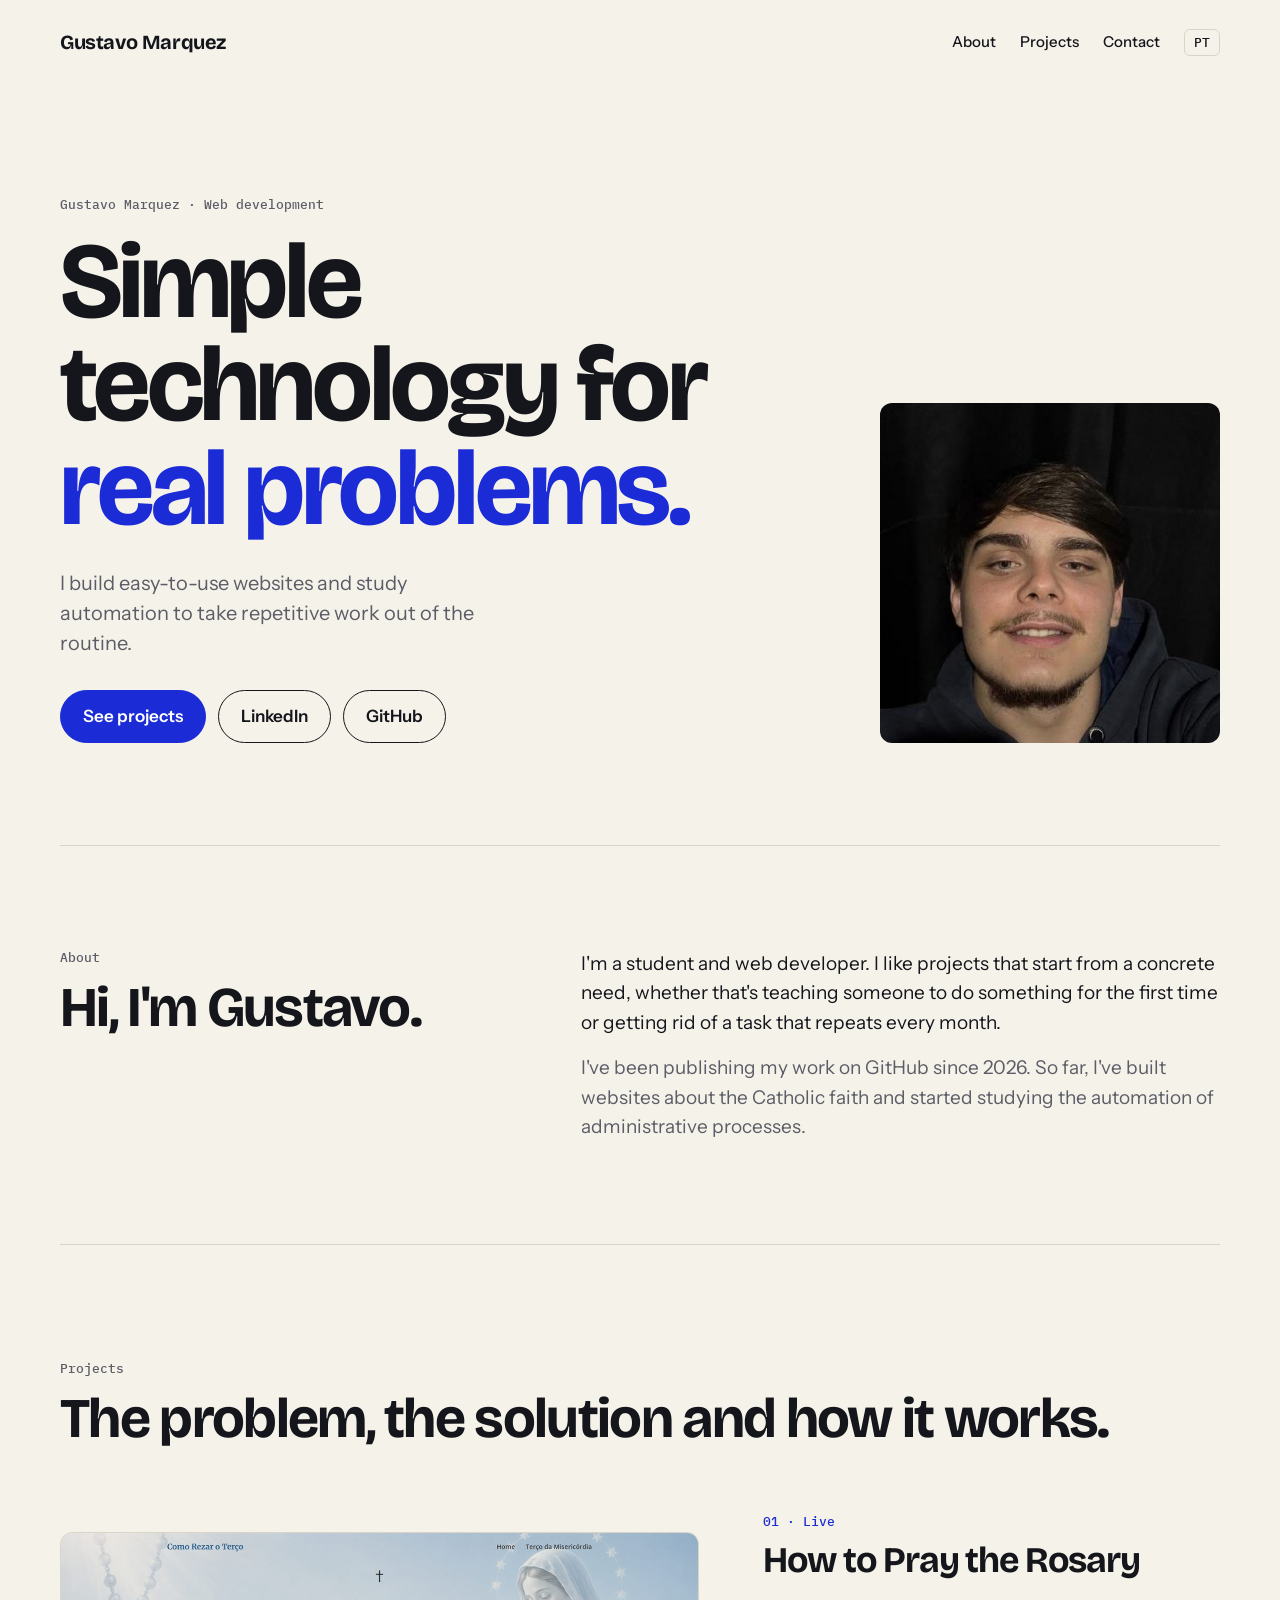
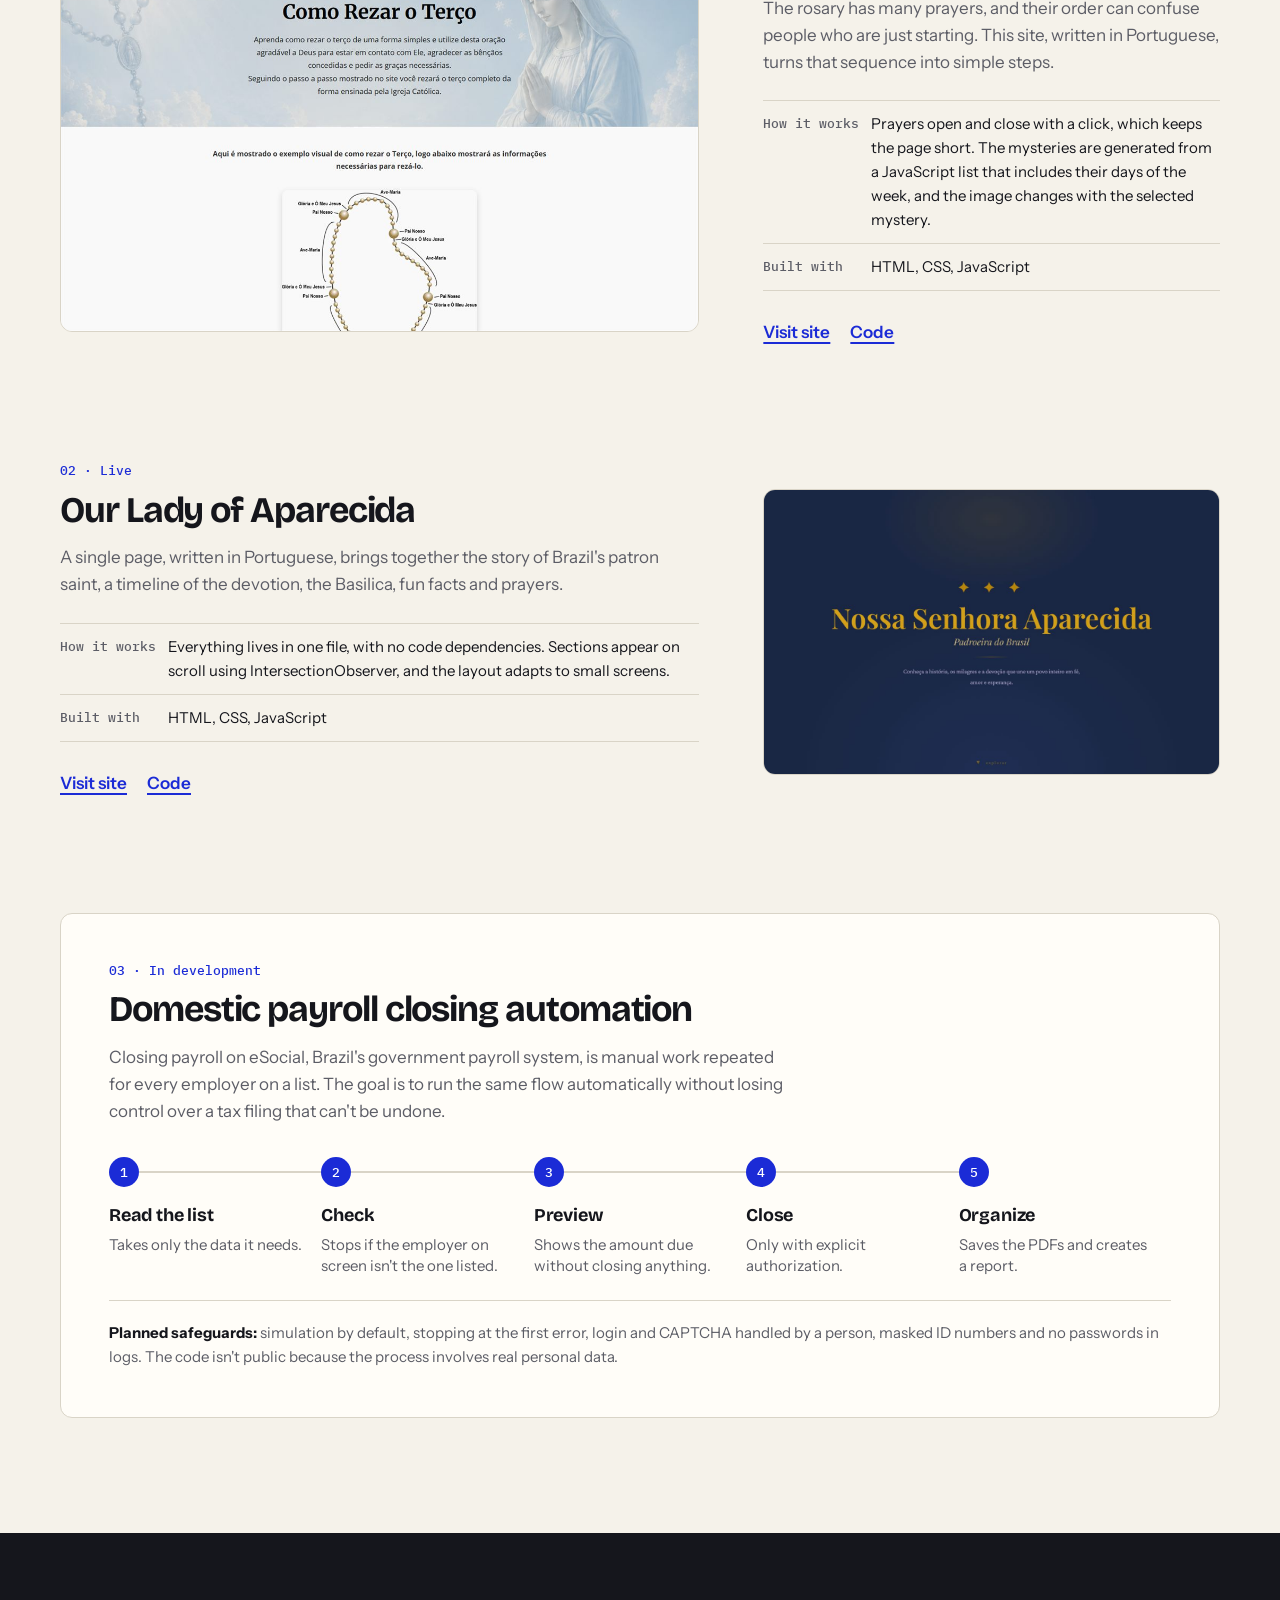
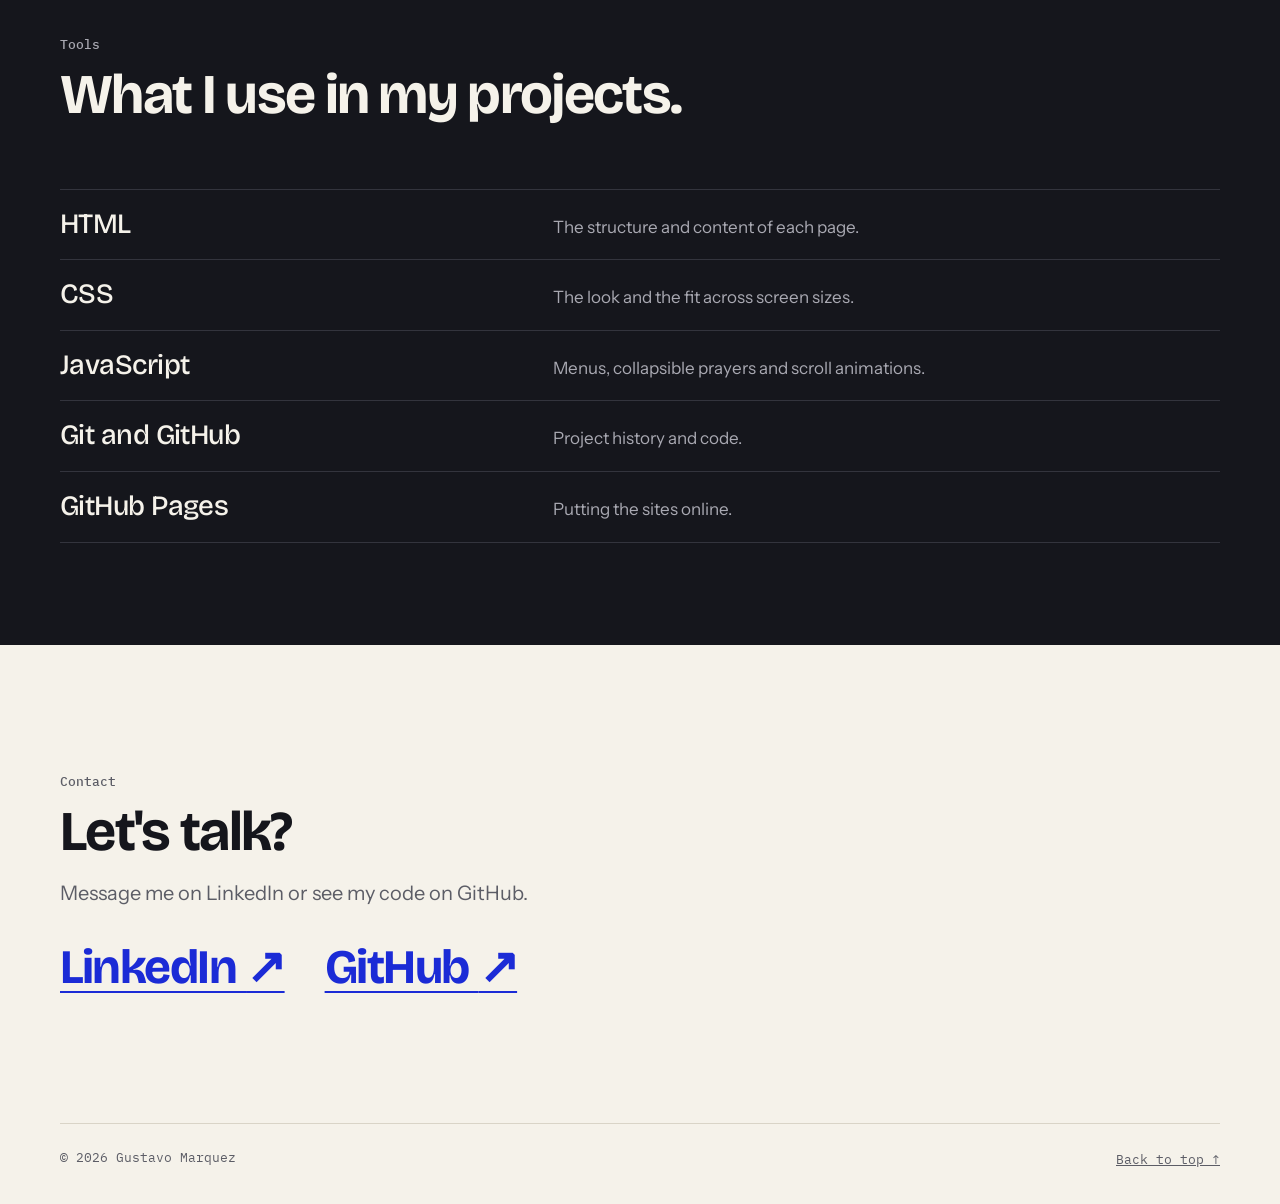
==== en/index.html @ 506021b3 "Adiciona sobre, automação, inglês e prévia Co-Authored-By: Claude Opus 5.5 <noreply@anthropic.com>" ====
<!doctype html>
<html lang="en">
<head>
  <meta charset="utf-8">
  <meta name="viewport" content="width=device-width, initial-scale=1">
  <title>Gustavo Marquez · Web development</title>
  <meta name="description" content="Portfolio of Gustavo Marquez, a student and web developer: easy-to-use websites and automation of repetitive work.">
  <link rel="canonical" href="https://uaimarquez.github.io/en/">
  <link rel="alternate" hreflang="pt-BR" href="https://uaimarquez.github.io/">
  <link rel="alternate" hreflang="en" href="https://uaimarquez.github.io/en/">
  <meta property="og:title" content="Gustavo Marquez · Web development">
  <meta property="og:description" content="Easy-to-use websites and automation of repetitive work.">
  <meta property="og:type" content="website">
  <meta property="og:url" content="https://uaimarquez.github.io/en/">
  <meta property="og:image" content="https://uaimarquez.github.io/assets/og.jpg">
  <meta property="og:image:width" content="1200">
  <meta property="og:image:height" content="630">
  <meta name="twitter:card" content="summary_large_image">
  <meta name="theme-color" content="#f5f2ea">
  <link rel="icon" href="data:image/svg+xml,%3Csvg xmlns='http://www.w3.org/2000/svg' viewBox='0 0 32 32'%3E%3Crect width='32' height='32' rx='7' fill='%231b2bd6'/%3E%3Ctext x='16' y='23' font-family='Arial' font-weight='700' font-size='20' fill='white' text-anchor='middle'%3EG%3C/text%3E%3C/svg%3E">
  <link rel="preconnect" href="https://fonts.googleapis.com">
  <link rel="preconnect" href="https://fonts.gstatic.com" crossorigin>
  <link href="https://fonts.googleapis.com/css2?family=Bricolage+Grotesque:opsz,wght@12..96,500;12..96,700&family=IBM+Plex+Mono:wght@400;500&family=Instrument+Sans:wght@400;500;600&display=swap" rel="stylesheet">
  <link rel="stylesheet" href="../style.css">
</head>
<body>
  <a class="skip" href="#content">Skip to content</a>

  <header class="top wrap">
    <a class="brand" href="#home">Gustavo Marquez</a>
    <nav aria-label="Main">
      <a href="#about">About</a>
      <a href="#projects">Projects</a>
      <a href="#contact">Contact</a>
      <a class="lang" href="../" hreflang="pt-BR" lang="pt-BR" aria-label="Ler esta página em português">PT</a>
    </nav>
  </header>

  <main id="content">
    <section class="hero wrap" id="home">
      <div class="hero-text">
        <p class="eyebrow">Gustavo Marquez · Web development</p>
        <h1>Simple technology for <span>real problems.</span></h1>
        <p class="lead">I build easy-to-use websites and study automation to take repetitive work out of the routine.</p>
        <div class="actions">
          <a class="btn primary" href="#projects">See projects</a>
          <a class="btn" href="https://www.linkedin.com/in/uaimarquez/" rel="noopener">LinkedIn</a>
          <a class="btn" href="https://github.com/uaimarquez" rel="noopener">GitHub</a>
        </div>
      </div>
      <figure class="portrait">
        <img src="../assets/foto.jpg" width="400" height="400" alt="Portrait of Gustavo Marquez in a dark hoodie, smiling at the camera">
      </figure>
    </section>

    <section class="about wrap" id="about" aria-labelledby="about-title">
      <div>
        <p class="eyebrow">About</p>
        <h2 id="about-title">Hi, I'm Gustavo.</h2>
      </div>
      <div class="about-text">
        <p>I'm a student and web developer. I like projects that start from a concrete need, whether that's teaching someone to do something for the first time or getting rid of a task that repeats every month.</p>
        <p>I've been publishing my work on GitHub since 2026. So far, I've built websites about the Catholic faith and started studying the automation of administrative processes.</p>
      </div>
    </section>

    <section class="projects wrap" id="projects" aria-labelledby="projects-title">
      <div class="section-head">
        <p class="eyebrow">Projects</p>
        <h2 id="projects-title">The problem, the solution and how it works.</h2>
      </div>

      <article class="project">
        <a class="shot" href="https://uaimarquez.github.io/como-rezar-o-terco/" rel="noopener" aria-label="Open the How to Pray the Rosary website">
          <img src="../assets/terco.jpg" width="1200" height="750" loading="lazy" alt="Home page of the How to Pray the Rosary website, with a pale sky and a centered title">
        </a>
        <div class="project-body">
          <p class="index">01 · Live</p>
          <h3>How to Pray the Rosary</h3>
          <p>The rosary has many prayers, and their order can confuse people who are just starting. This site, written in Portuguese, turns that sequence into simple steps.</p>
          <dl class="facts">
            <div><dt>How it works</dt><dd>Prayers open and close with a click, which keeps the page short. The mysteries are generated from a JavaScript list that includes their days of the week, and the image changes with the selected mystery.</dd></div>
            <div><dt>Built with</dt><dd>HTML, CSS, JavaScript</dd></div>
          </dl>
          <p class="links">
            <a href="https://uaimarquez.github.io/como-rezar-o-terco/" rel="noopener">Visit site</a>
            <a href="https://github.com/uaimarquez/como-rezar-o-terco" rel="noopener">Code</a>
          </p>
        </div>
      </article>

      <article class="project flip">
        <a class="shot" href="https://uaimarquez.github.io/NossaSenhoraAparecida/" rel="noopener" aria-label="Open the Our Lady of Aparecida website">
          <img src="../assets/aparecida.jpg" width="1200" height="750" loading="lazy" alt="Home page of the Our Lady of Aparecida website, with a gold title on a navy background">
        </a>
        <div class="project-body">
          <p class="index">02 · Live</p>
          <h3>Our Lady of Aparecida</h3>
          <p>A single page, written in Portuguese, brings together the story of Brazil's patron saint, a timeline of the devotion, the Basilica, fun facts and prayers.</p>
          <dl class="facts">
            <div><dt>How it works</dt><dd>Everything lives in one file, with no code dependencies. Sections appear on scroll using IntersectionObserver, and the layout adapts to small screens.</dd></div>
            <div><dt>Built with</dt><dd>HTML, CSS, JavaScript</dd></div>
          </dl>
          <p class="links">
            <a href="https://uaimarquez.github.io/NossaSenhoraAparecida/" rel="noopener">Visit site</a>
            <a href="https://github.com/uaimarquez/NossaSenhoraAparecida" rel="noopener">Code</a>
          </p>
        </div>
      </article>

      <article class="study">
        <div class="study-head">
          <p class="index">03 · In development</p>
          <h3>Domestic payroll closing automation</h3>
          <p>Closing payroll on eSocial, Brazil's government payroll system, is manual work repeated for every employer on a list. The goal is to run the same flow automatically without losing control over a tax filing that can't be undone.</p>
        </div>
        <ol class="flow" aria-label="Steps of the planned flow">
          <li><strong>Read the list</strong><span>Takes only the data it needs.</span></li>
          <li><strong>Check</strong><span>Stops if the employer on screen isn't the one listed.</span></li>
          <li><strong>Preview</strong><span>Shows the amount due without closing anything.</span></li>
          <li><strong>Close</strong><span>Only with explicit authorization.</span></li>
          <li><strong>Organize</strong><span>Saves the PDFs and creates a report.</span></li>
        </ol>
        <p class="study-note"><strong>Planned safeguards:</strong> simulation by default, stopping at the first error, login and CAPTCHA handled by a person, masked ID numbers and no passwords in logs. The code isn't public because the process involves real personal data.</p>
      </article>
    </section>

    <section class="tools" id="tools" aria-labelledby="tools-title">
      <div class="wrap">
        <div class="section-head">
          <p class="eyebrow">Tools</p>
          <h2 id="tools-title">What I use in my projects.</h2>
        </div>
        <ul class="tool-list">
          <li><strong>HTML</strong><span>The structure and content of each page.</span></li>
          <li><strong>CSS</strong><span>The look and the fit across screen sizes.</span></li>
          <li><strong>JavaScript</strong><span>Menus, collapsible prayers and scroll animations.</span></li>
          <li><strong>Git and GitHub</strong><span>Project history and code.</span></li>
          <li><strong>GitHub Pages</strong><span>Putting the sites online.</span></li>
        </ul>
      </div>
    </section>

    <section class="contact wrap" id="contact" aria-labelledby="contact-title">
      <p class="eyebrow">Contact</p>
      <h2 id="contact-title">Let's talk?</h2>
      <p class="lead">Message me on LinkedIn or see my code on GitHub.</p>
      <div class="big-links">
        <a class="big-link" href="https://www.linkedin.com/in/uaimarquez/" rel="noopener">LinkedIn <span aria-hidden="true">↗</span></a>
        <a class="big-link" href="https://github.com/uaimarquez" rel="noopener">GitHub <span aria-hidden="true">↗</span></a>
      </div>
    </section>
  </main>

  <footer class="wrap foot">
    <span>© 2026 Gustavo Marquez</span>
    <a href="#home">Back to top ↑</a>
  </footer>
</body>
</html>
---- style.css ----
:root {
  --bg: #f5f2ea;
  --surface: #fffdf8;
  --ink: #15161c;
  --muted: #5c5d66;
  --line: #d9d4c7;
  --accent: #1b2bd6;
  --on-accent: #ffffff;
  --band: #15161c;
  --band-ink: #f5f2ea;
  --band-muted: #a9a9b2;
  --band-line: #33343d;
  --display: "Bricolage Grotesque", "Segoe UI", sans-serif;
  --body: "Instrument Sans", "Segoe UI", sans-serif;
  --mono: "IBM Plex Mono", Consolas, monospace;
}

@media (prefers-color-scheme: dark) {
  :root {
    --bg: #121318;
    --surface: #1b1c23;
    --ink: #f2efe7;
    --muted: #a9a9b2;
    --line: #30313a;
    --accent: #8d97ff;
    --on-accent: #10111a;
    --band: #1b1c23;
    --band-line: #383943;
  }
}

*, *::before, *::after { box-sizing: border-box; }
html { scroll-behavior: smooth; scroll-padding-top: 24px; }
body {
  margin: 0;
  background: var(--bg);
  color: var(--ink);
  font: 400 1.0625rem/1.6 var(--body);
  -webkit-font-smoothing: antialiased;
}
img { display: block; max-width: 100%; height: auto; }
a { color: inherit; }
:focus-visible { outline: 3px solid var(--accent); outline-offset: 3px; border-radius: 2px; }

.wrap { width: min(1160px, 100% - 48px); margin-inline: auto; }

.skip {
  position: absolute; left: 16px; top: -60px;
  padding: 10px 16px; background: var(--accent); color: var(--on-accent); z-index: 2;
}
.skip:focus { top: 12px; }

/* Header */
.top {
  display: flex; justify-content: space-between; align-items: center; gap: 16px;
  padding-block: 24px;
}
.brand {
  font: 700 1.25rem/1 var(--display);
  letter-spacing: -0.02em; text-decoration: none;
}
.top nav { display: flex; gap: 24px; }
.top nav a {
  font-size: 0.9375rem; font-weight: 500; text-decoration: none;
  padding-block: 6px;
}
.top nav a:hover { color: var(--accent); }
.top nav .lang {
  font: 500 0.8125rem/1 var(--mono);
  padding: 6px 9px; border: 1px solid var(--line); border-radius: 6px;
  align-self: center;
}

/* Shared type */
.eyebrow, .index, dt {
  font: 500 0.8125rem/1.4 var(--mono);
  color: var(--muted);
  margin: 0;
}
h1, h2, h3 {
  font-family: var(--display); font-weight: 700;
  letter-spacing: -0.03em; margin: 0; text-wrap: balance;
}
.lead { font-size: 1.25rem; line-height: 1.5; color: var(--muted); margin: 0; max-width: 34ch; }

/* Hero */
.hero {
  display: grid; grid-template-columns: minmax(0, 1fr) minmax(220px, 340px);
  gap: clamp(32px, 6vw, 88px); align-items: end;
  padding-block: clamp(48px, 9vw, 112px) clamp(56px, 8vw, 104px);
  border-bottom: 1px solid var(--line);
}
h1 {
  font-size: clamp(3rem, 8.4vw, 6.75rem); line-height: 0.96;
  margin: 16px 0 28px;
}
h1 span { color: var(--accent); }
.actions { display: flex; flex-wrap: wrap; gap: 12px; margin-top: 32px; }
.btn {
  display: inline-block; padding: 12px 22px;
  border: 1.5px solid var(--ink); border-radius: 999px;
  font-weight: 600; text-decoration: none;
  transition: background-color .15s ease, color .15s ease, border-color .15s ease;
}
.btn:hover { background: var(--ink); color: var(--bg); }
.btn.primary { background: var(--accent); border-color: var(--accent); color: var(--on-accent); }
.btn.primary:hover { background: var(--ink); border-color: var(--ink); color: var(--bg); }
.portrait { margin: 0; }
.portrait img {
  width: 100%; aspect-ratio: 1; object-fit: cover;
  border-radius: 12px; background: var(--line);
}

/* About */
.about {
  display: grid; grid-template-columns: minmax(0, 5fr) minmax(0, 7fr);
  gap: clamp(20px, 5vw, 64px); align-items: start;
  padding-block: clamp(56px, 8vw, 104px);
  border-bottom: 1px solid var(--line);
}
.about-text { font-size: 1.1875rem; line-height: 1.55; }
.about-text p { margin: 0; max-width: 56ch; }
.about-text p + p { margin-top: 16px; color: var(--muted); }

/* Case study without screenshots */
.study {
  margin-top: clamp(64px, 9vw, 112px); padding: clamp(24px, 4vw, 48px);
  background: var(--surface); border: 1px solid var(--line); border-radius: 12px;
}
.study-head { max-width: 680px; }
.study-head > p:last-child { margin: 0; color: var(--muted); }
.flow {
  list-style: none; margin: 32px 0 24px; padding: 0;
  display: grid; grid-template-columns: repeat(5, minmax(0, 1fr)); gap: 0;
  counter-reset: step;
}
.flow li {
  counter-increment: step; position: relative;
  padding: 44px 16px 0 0; display: flex; flex-direction: column; gap: 4px;
}
.flow li::before {
  content: counter(step);
  position: absolute; top: 0; left: 0; z-index: 1;
  width: 30px; height: 30px; border-radius: 50%;
  display: grid; place-items: center;
  background: var(--accent); color: var(--on-accent);
  font: 500 0.8125rem/1 var(--mono);
}
.flow li::after {
  content: ""; position: absolute; top: 14px; left: 30px; right: 0;
  height: 2px; background: var(--line);
}
.flow li:last-child::after { display: none; }
.flow strong { font-family: var(--display); font-size: 1.125rem; letter-spacing: -0.01em; }
.flow span { font-size: 0.9375rem; line-height: 1.4; color: var(--muted); }
.study-note { margin: 0; padding-top: 20px; border-top: 1px solid var(--line); font-size: 0.9375rem; color: var(--muted); }
.study-note strong { color: var(--ink); }

/* Projects */
.projects { padding-block: clamp(64px, 9vw, 120px); }
.section-head { margin-bottom: clamp(36px, 5vw, 64px); }
h2 { font-size: clamp(2rem, 4.6vw, 3.5rem); line-height: 1.05; margin-top: 12px; }

.project {
  display: grid; grid-template-columns: minmax(0, 7fr) minmax(0, 5fr);
  gap: clamp(28px, 5vw, 64px); align-items: center;
}
.project + .project { margin-top: clamp(64px, 9vw, 112px); }
.project.flip .shot { order: 2; }

.shot {
  display: block; overflow: hidden;
  border: 1px solid var(--line); border-radius: 12px; background: var(--surface);
}
.shot img { width: 100%; transition: transform .35s ease; }
.shot:hover img { transform: scale(1.025); }

.index { color: var(--accent); }
h3 { font-size: clamp(1.625rem, 3vw, 2.25rem); line-height: 1.1; margin: 10px 0 14px; }
.project-body > p:not(.index):not(.links) { margin: 0; color: var(--muted); }

.facts { margin: 24px 0; border-top: 1px solid var(--line); }
.facts div {
  display: grid; grid-template-columns: 96px 1fr; gap: 12px;
  padding-block: 11px; border-bottom: 1px solid var(--line);
}
dt { padding-top: 3px; }
dd { margin: 0; font-size: 0.9375rem; }

.links { display: flex; flex-wrap: wrap; gap: 20px; margin: 0; }
.links a {
  font-weight: 600; color: var(--accent);
  text-decoration: underline; text-underline-offset: 4px; text-decoration-thickness: 1.5px;
  padding-block: 4px;
}
.links a:hover { color: var(--ink); }

/* Tools */
.tools { background: var(--band); color: var(--band-ink); padding-block: clamp(64px, 8vw, 104px); }
.tools .eyebrow { color: var(--band-muted); }
.tool-list { list-style: none; margin: 0; padding: 0; border-top: 1px solid var(--band-line); }
.tool-list li {
  display: grid; grid-template-columns: minmax(0, 5fr) minmax(0, 7fr); gap: 16px; align-items: baseline;
  padding-block: 18px; border-bottom: 1px solid var(--band-line);
}
.tool-list strong { font: 500 clamp(1.25rem, 2.4vw, 1.75rem)/1.2 var(--display); letter-spacing: -0.02em; }
.tool-list span { color: var(--band-muted); }

/* Contact */
.contact { padding-block: clamp(72px, 10vw, 136px); }
.contact .lead { margin-top: 16px; max-width: none; }
.big-links { display: flex; flex-wrap: wrap; gap: 12px 40px; margin-top: 32px; }
.big-link {
  display: inline-block;
  font: 700 clamp(1.375rem, 4.6vw, 3rem)/1.15 var(--display);
  letter-spacing: -0.03em; color: var(--accent);
  text-decoration: underline; text-underline-offset: 8px; text-decoration-thickness: 2px;
  overflow-wrap: anywhere;
}
.big-link:hover { color: var(--ink); }

/* Footer */
.foot {
  display: flex; justify-content: space-between; flex-wrap: wrap; gap: 12px;
  padding-block: 24px 32px; border-top: 1px solid var(--line);
  font: 400 0.8125rem/1.5 var(--mono); color: var(--muted);
}
.foot a { padding-block: 2px; }

@media (max-width: 760px) {
  .wrap { width: calc(100% - 32px); }
  .hero { grid-template-columns: 1fr; align-items: start; }
  .portrait { max-width: 200px; order: -1; }
  .about { grid-template-columns: 1fr; }
  .project { grid-template-columns: 1fr; }
  .project.flip .shot { order: 0; }
  .flow { grid-template-columns: 1fr; }
  .flow li { padding: 3px 0 20px 44px; }
  .flow li::after { top: 30px; bottom: 0; left: 14px; right: auto; width: 2px; height: auto; }
  .facts div { grid-template-columns: 1fr; gap: 2px; }
  .top { flex-wrap: wrap; }
  .tool-list li { grid-template-columns: 1fr; gap: 2px; }
  .top nav { gap: 14px; }
  .top nav a { font-size: 0.875rem; }
}

@media (max-width: 400px) {
  .brand { font-size: 1.0625rem; }
  .top nav { gap: 10px; }
  .top nav a { font-size: 0.8125rem; }
}

@media (prefers-reduced-motion: reduce) {
  html { scroll-behavior: auto; }
  * { transition: none !important; }
}
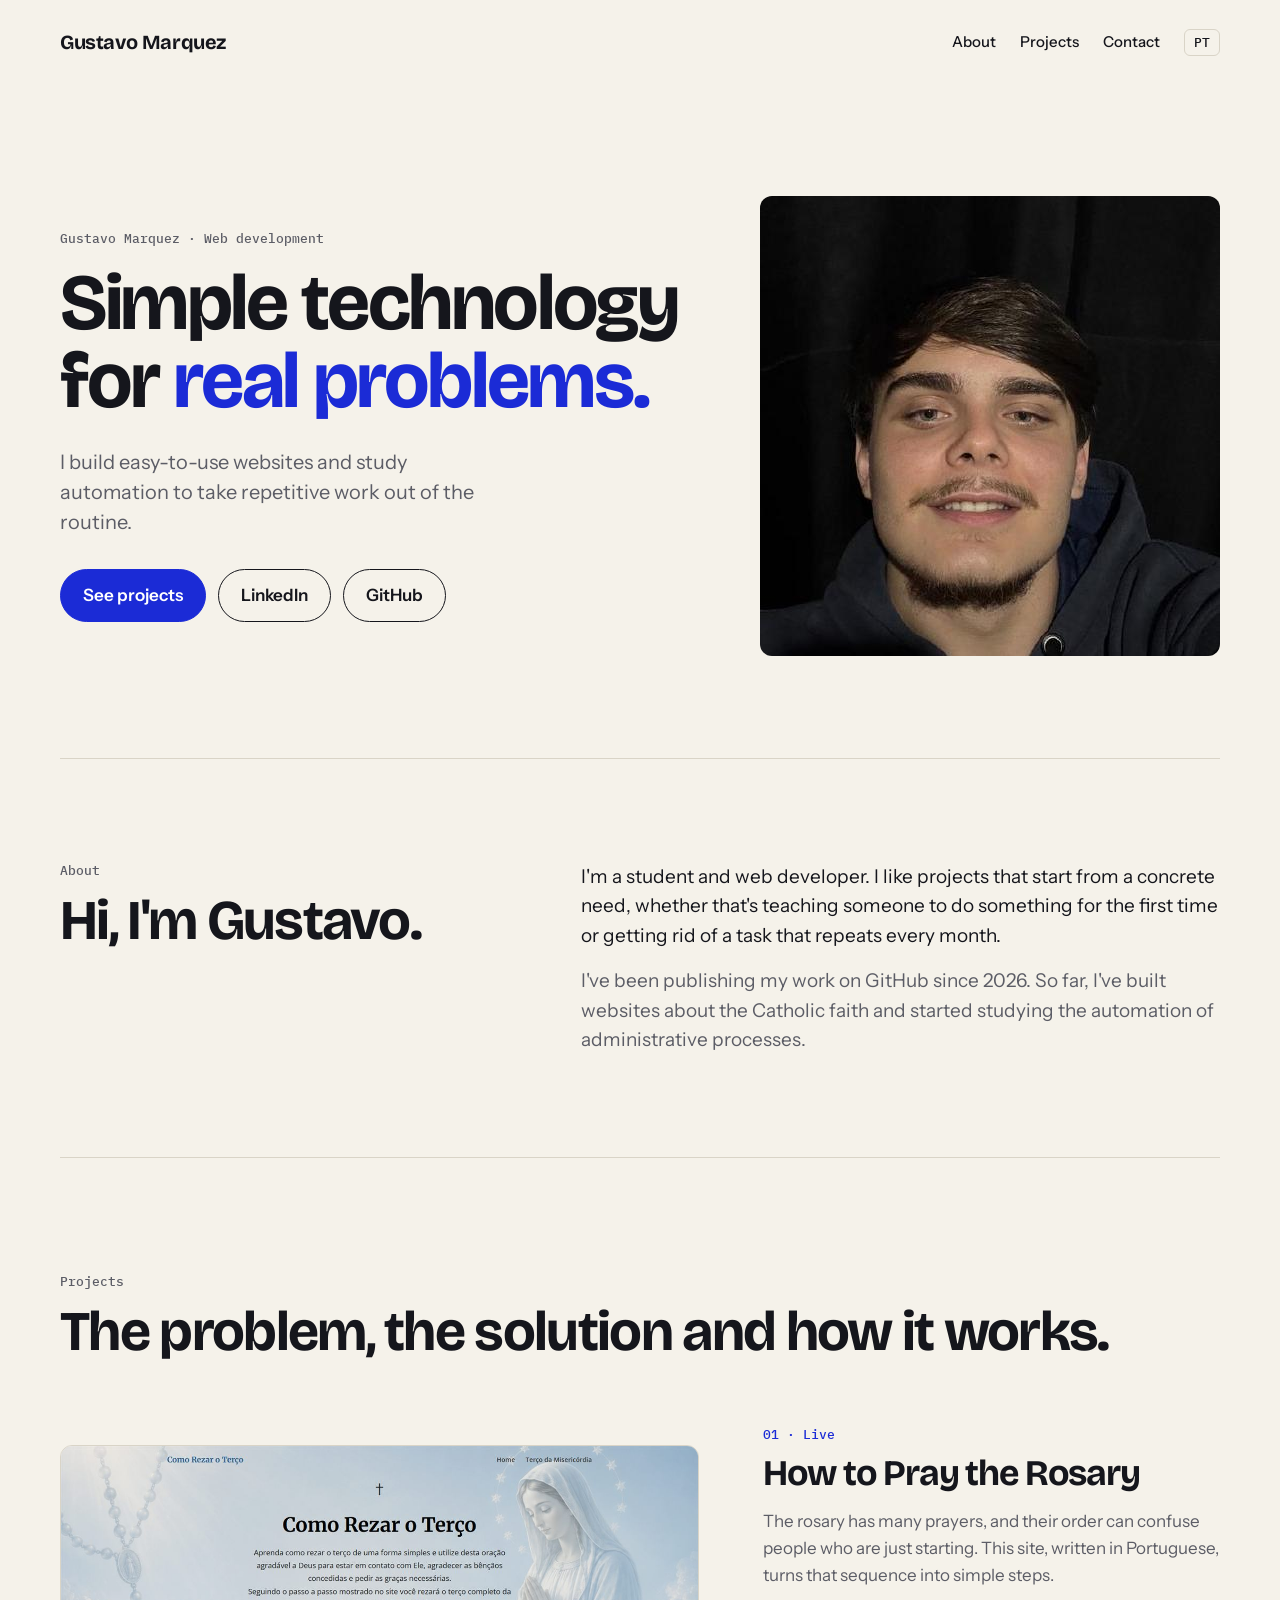
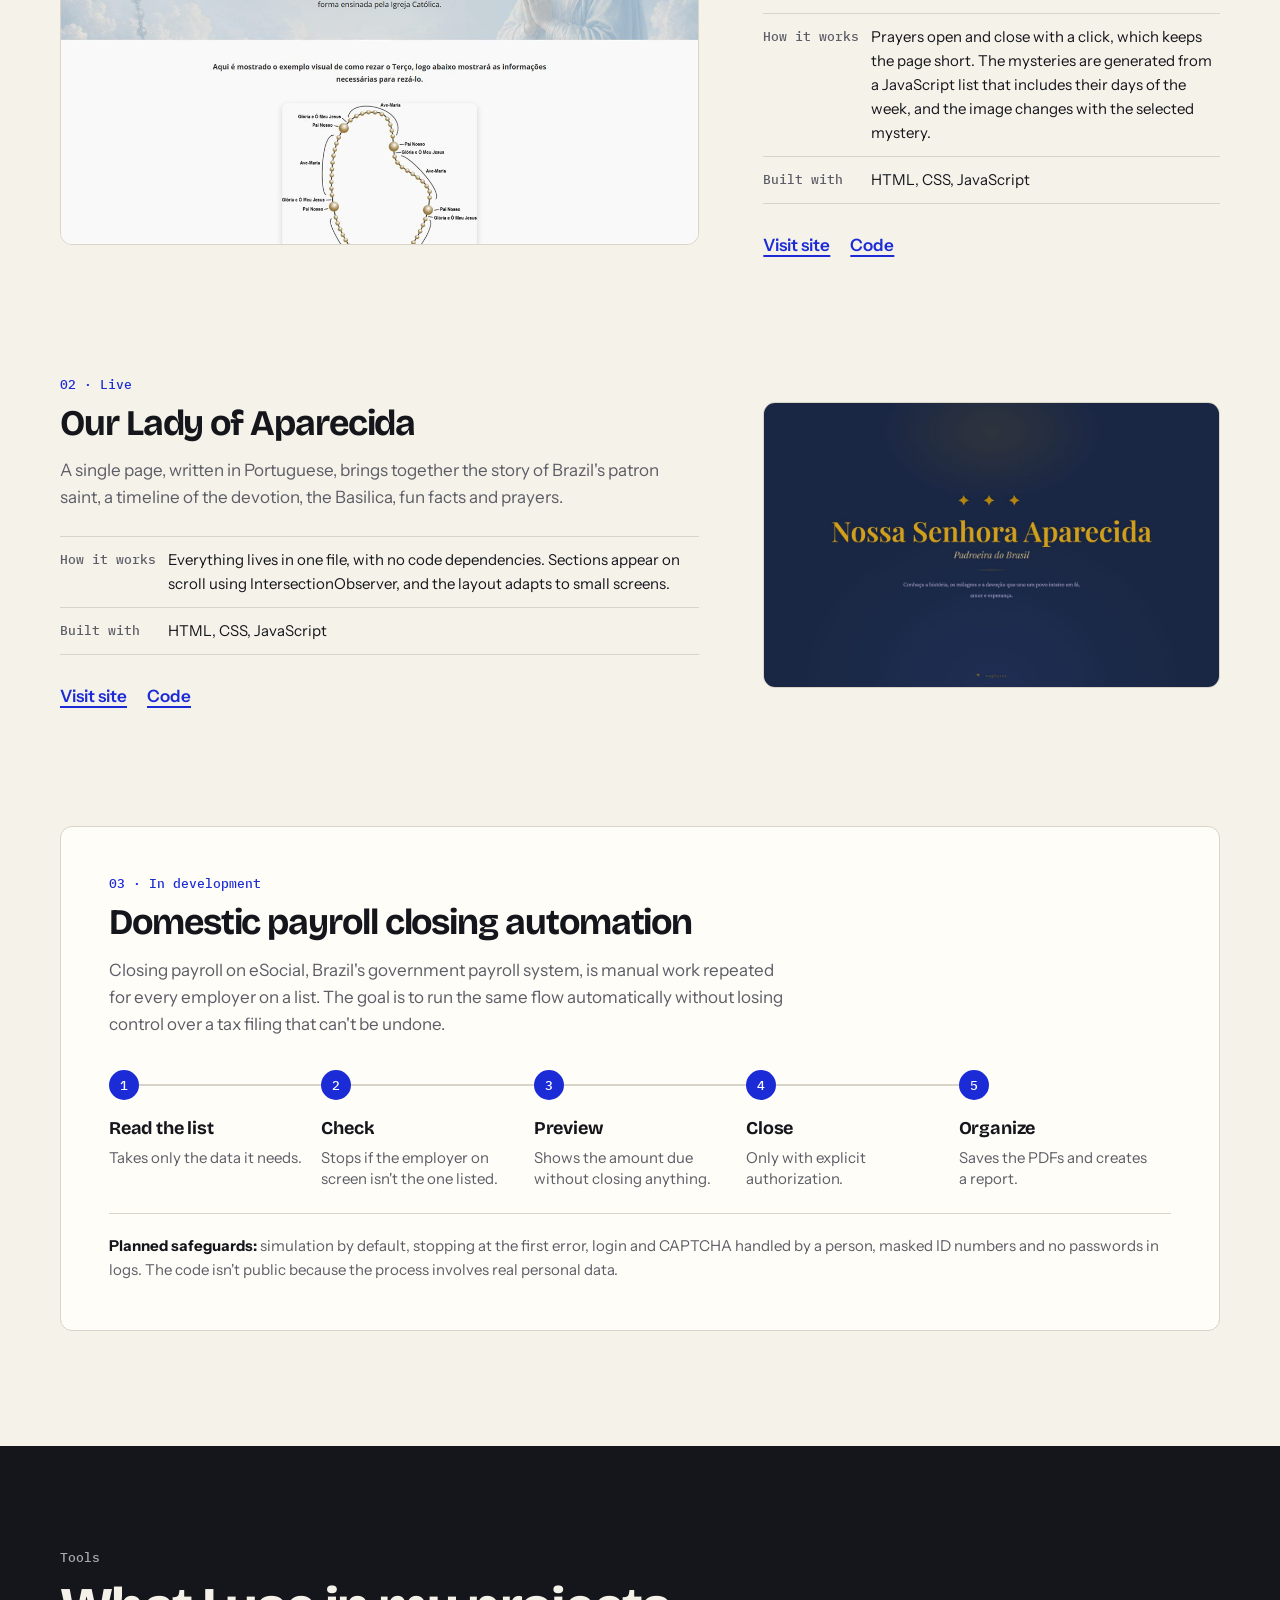
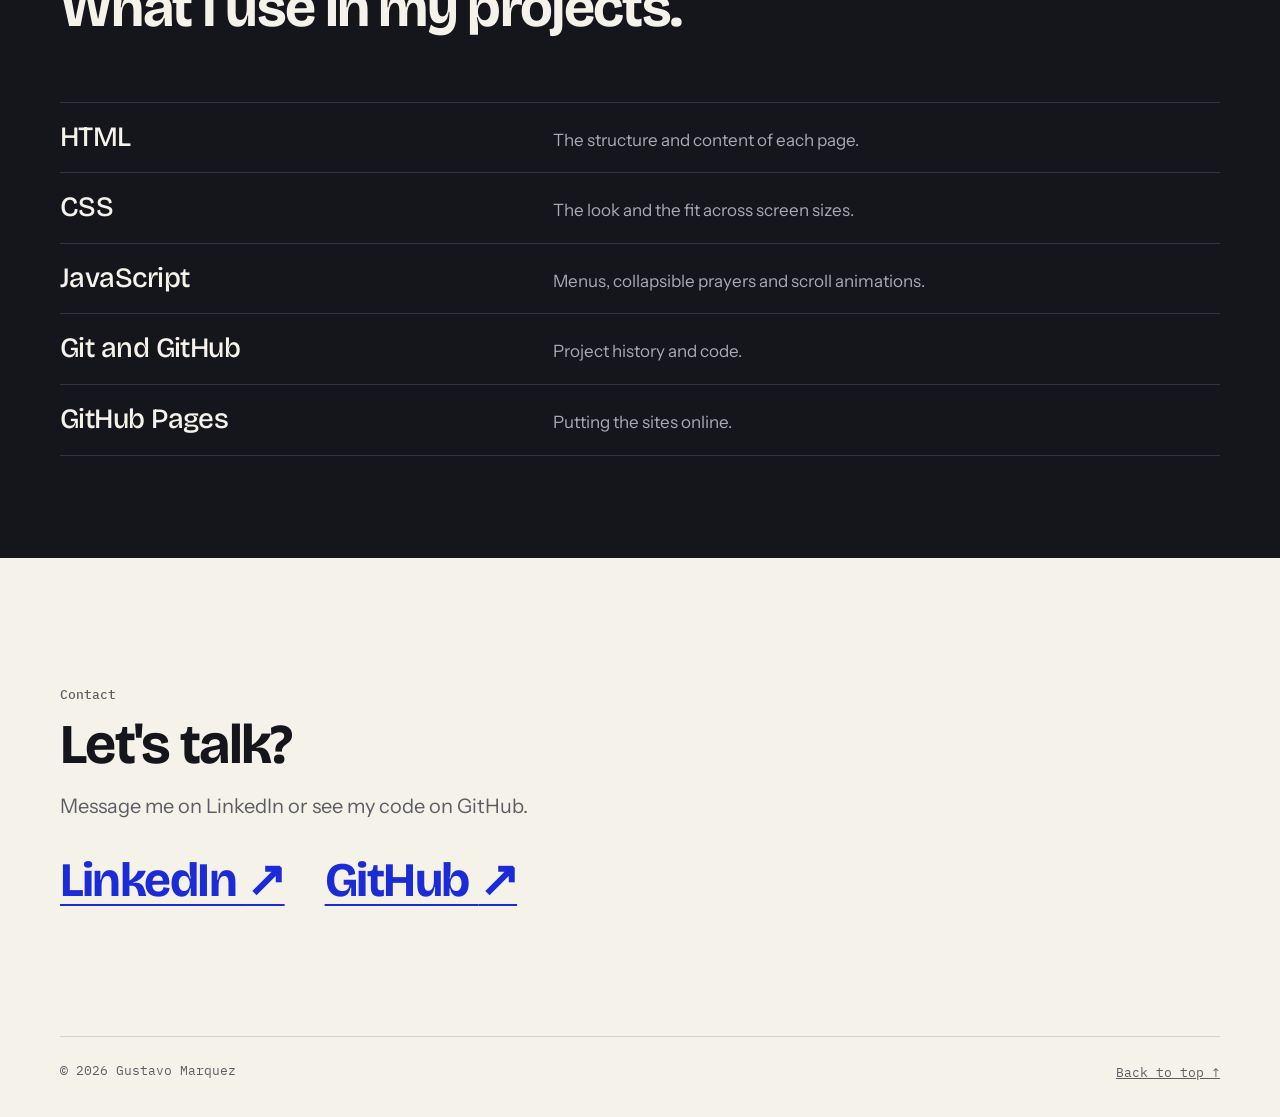
==== commit 3eedff25: "Força o navegador a baixar o novo estilo e a foto Co-Authored-By: Claude Opus 5.5 <noreply@anthropic" ====
--- a/en/index.html
+++ b/en/index.html
@@ -21,7 +21,7 @@
   <link rel="preconnect" href="https://fonts.googleapis.com">
   <link rel="preconnect" href="https://fonts.gstatic.com" crossorigin>
   <link href="https://fonts.googleapis.com/css2?family=Bricolage+Grotesque:opsz,wght@12..96,500;12..96,700&family=IBM+Plex+Mono:wght@400;500&family=Instrument+Sans:wght@400;500;600&display=swap" rel="stylesheet">
-  <link rel="stylesheet" href="../style.css">
+  <link rel="stylesheet" href="../style.css?v=4">
 </head>
 <body>
   <a class="skip" href="#content">Skip to content</a>
@@ -49,7 +49,7 @@
         </div>
       </div>
       <figure class="portrait">
-        <img src="../assets/foto.jpg" width="400" height="400" alt="Portrait of Gustavo Marquez in a dark hoodie, smiling at the camera">
+        <img src="../assets/foto.jpg?v=2" width="400" height="400" alt="Portrait of Gustavo Marquez in a dark hoodie, smiling at the camera">
       </figure>
     </section>
 
--- a/style.css
+++ b/style.css
@@ -85,13 +85,13 @@
 
 /* Hero */
 .hero {
-  display: grid; grid-template-columns: minmax(0, 1fr) minmax(220px, 340px);
-  gap: clamp(32px, 6vw, 88px); align-items: end;
+  display: grid; grid-template-columns: minmax(0, 1fr) minmax(260px, 460px);
+  gap: clamp(32px, 5vw, 72px); align-items: center;
   padding-block: clamp(48px, 9vw, 112px) clamp(56px, 8vw, 104px);
   border-bottom: 1px solid var(--line);
 }
 h1 {
-  font-size: clamp(3rem, 8.4vw, 6.75rem); line-height: 0.96;
+  font-size: clamp(2.75rem, 6.2vw, 5.25rem); line-height: 0.98;
   margin: 16px 0 28px;
 }
 h1 span { color: var(--accent); }
@@ -230,7 +230,7 @@
 @media (max-width: 760px) {
   .wrap { width: calc(100% - 32px); }
   .hero { grid-template-columns: 1fr; align-items: start; }
-  .portrait { max-width: 200px; order: -1; }
+  .portrait { width: min(280px, 100%); order: -1; justify-self: center; }
   .about { grid-template-columns: 1fr; }
   .project { grid-template-columns: 1fr; }
   .project.flip .shot { order: 0; }
